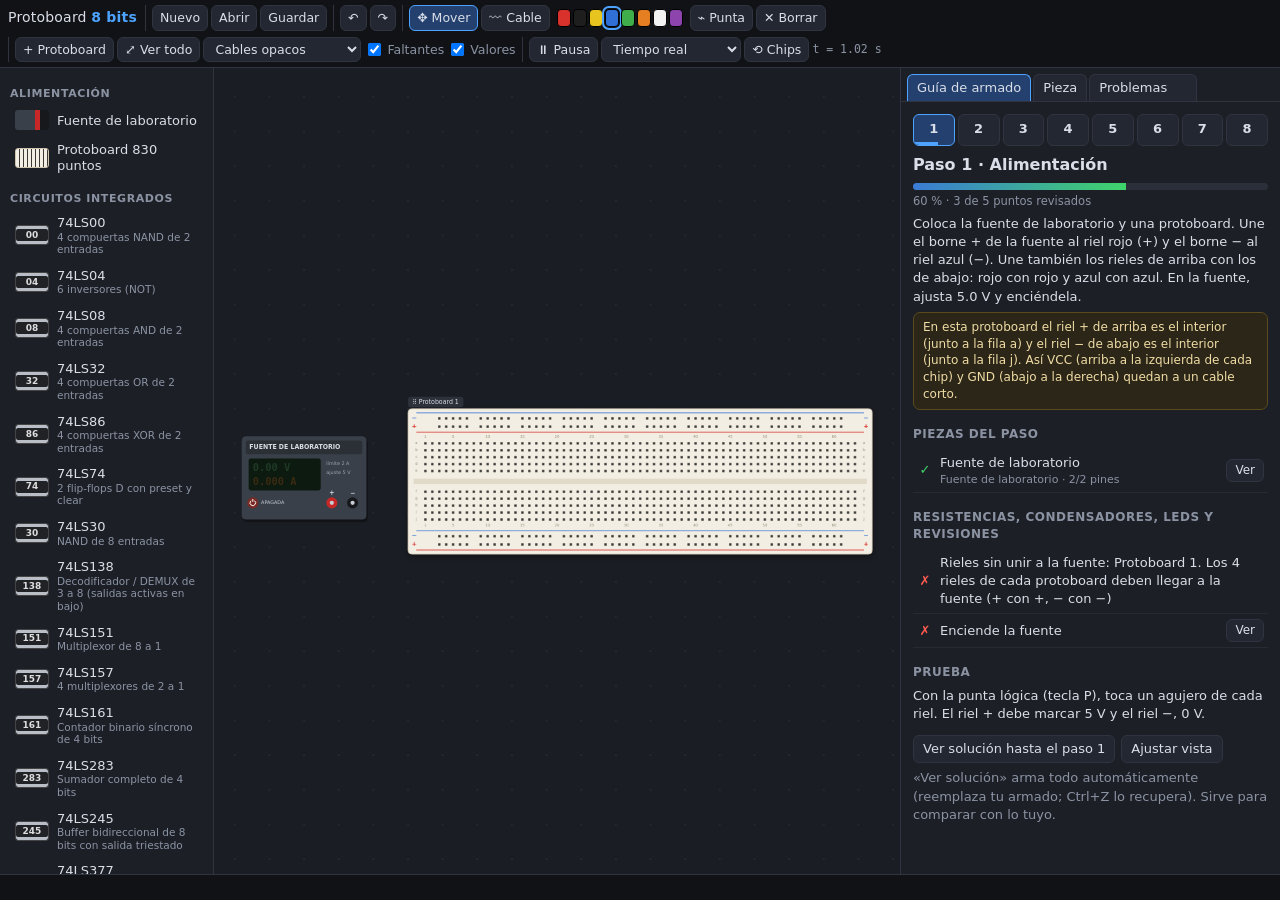
==== simulador/index.html @ e0700db7 "simulador y presentacion" ====
<!DOCTYPE html>
<html lang="es">
<head>
<meta charset="utf-8">
<title>Protoboard 8 bits · simulador de armado</title>
<meta name="viewport" content="width=device-width, initial-scale=1">
<link rel="stylesheet" href="css/estilos.css">
</head>
<body>
<header id="barra">
  <div class="marca">Protoboard <b>8 bits</b></div>
  <div class="grupo">
    <button data-acc="nuevo" title="Empezar un proyecto nuevo">Nuevo</button>
    <button data-acc="abrir" title="Abrir un proyecto guardado (.json)">Abrir</button>
    <button data-acc="guardar" title="Descargar el proyecto como archivo (Ctrl+S)">Guardar</button>
  </div>
  <div class="grupo">
    <button data-acc="deshacer" title="Deshacer (Ctrl+Z)">↶</button>
    <button data-acc="rehacer" title="Rehacer (Ctrl+Y)">↷</button>
  </div>
  <div class="grupo">
    <button data-herr="seleccionar" class="activa" title="Mover piezas y usar interruptores (V)">✥ Mover</button>
    <button data-herr="cable" title="Tirar cables (W)">〰 Cable</button>
    <span id="colores"></span>
    <button data-herr="punta" title="Punta lógica: mide una red (P)">⌁ Punta</button>
    <button data-herr="borrar" title="Borrar piezas y cables (D)">✕ Borrar</button>
  </div>
  <div class="grupo">
    <button data-acc="protoboard" title="Agregar otra protoboard">+ Protoboard</button>
    <button data-acc="ajustar" title="Ver todo (F)">⤢ Ver todo</button>
    <select id="vistaCables" title="Cómo se ven los cables">
      <option value="opacos">Cables opacos</option>
      <option value="translucidos">Cables translúcidos</option>
      <option value="ocultos">Cables ocultos</option>
    </select>
    <label class="chk" title="Líneas naranjas punteadas entre los pines que faltan por unir"><input type="checkbox" id="verFaltantes" checked> Faltantes</label>
    <label class="chk" title="Puntos de color en los pines de los chips al acercarte"><input type="checkbox" id="verValores" checked> Valores</label>
  </div>
  <div class="grupo sim">
    <button data-acc="pausa" id="btnPausa" title="Detener o seguir el tiempo de la simulación">⏸ Pausa</button>
    <select id="velocidad" title="Velocidad del tiempo simulado">
      <option value="1">Tiempo real</option>
      <option value="0.25">× 0.25</option>
      <option value="0.05">× 0.05</option>
      <option value="0.01">× 0.01 (rebotes)</option>
    </select>
    <button data-acc="reiniciar" title="Apagar y encender los chips: los registros quedan con valores al azar">⟲ Chips</button>
    <span id="tiempo" class="mono"></span>
  </div>
</header>
<aside id="paleta"></aside>
<main id="escena">
  <canvas id="lienzo"></canvas>
  <div id="aviso"></div>
  <div id="tip"></div>
</main>
<aside id="lateral">
  <nav class="pestanas">
    <button data-pest="guia" class="activa">Guía de armado</button>
    <button data-pest="props">Pieza</button>
    <button data-pest="diag">Problemas <span id="nDiag"></span></button>
  </nav>
  <section id="pest-guia" class="pest activa"></section>
  <section id="pest-props" class="pest"></section>
  <section id="pest-diag" class="pest"></section>
</aside>
<footer id="estado"><span id="estadoTexto"></span></footer>
<input type="file" id="archivo" accept=".json,application/json" hidden>

<script src="js/nucleo/base.js"></script>
<script src="js/nucleo/geometria.js"></script>
<script src="js/nucleo/chips.js"></script>
<script src="js/nucleo/piezas.js"></script>
<script src="js/nucleo/datos.js"></script>
<script src="js/nucleo/diseno.js"></script>
<script src="js/nucleo/motor.js"></script>
<script src="js/nucleo/verificador.js"></script>
<script src="js/nucleo/autoarmado.js"></script>
<script src="js/nucleo/programas.js"></script>
<script src="js/ui/dibujo.js"></script>
<script src="js/ui/paneles.js"></script>
<script src="js/ui/app.js"></script>
<script>window.app = new SIM8.UI.App();</script>
</body>
</html>
---- simulador/css/estilos.css ----
:root {
  --fondo: #14161b; --panel: #1c1f26; --panel2: #232731; --borde: #2f3440; --texto: #d9dee8; --tenue: #8b93a3;
  --acento: #4da3ff; --ok: #3fd46a; --mal: #ff5a4f; --medio: #ffb340;
}
* { box-sizing: border-box; }
html, body { height: 100%; }
body {
  margin: 0; overflow: hidden; background: var(--fondo); color: var(--texto);
  font: 13px/1.4 system-ui, -apple-system, "Segoe UI", Ubuntu, sans-serif;
  display: grid; grid-template-columns: 214px 1fr 380px; grid-template-rows: auto 1fr 26px;
  grid-template-areas: "barra barra barra" "paleta escena lateral" "estado estado estado";
}
button, select, input { font: inherit; color: inherit; }
button {
  background: var(--panel2); border: 1px solid var(--borde); border-radius: 6px; padding: 4px 9px; cursor: pointer; white-space: nowrap;
}
button:hover { border-color: #46506a; background: #2a2f3b; }
button.activa { background: #24406e; border-color: var(--acento); }
button.prim { background: #24406e; border-color: #3a6bc0; }
button.peligro { border-color: #6b2c28; }
button.peligro:hover { background: #4a1f1c; }
select, input[type=text], input[type=number] { background: var(--panel2); border: 1px solid var(--borde); border-radius: 6px; padding: 3px 6px; }
.mono { font-family: ui-monospace, "DejaVu Sans Mono", monospace; }
.g { color: var(--tenue); }
.ok { color: var(--ok); } .mal { color: var(--mal); } .medio { color: var(--medio); }

#barra { grid-area: barra; display: flex; flex-wrap: wrap; align-items: center; gap: 6px; padding: 5px 8px; font-size: 12.5px; background: #101216; border-bottom: 1px solid var(--borde); }
#barra .marca { font-size: 14px; margin-right: 2px; letter-spacing: .2px; }
#barra .marca b { color: var(--acento); }
#barra .marca .modo { font-size: 11px; background: #2a6b3d; color: #d8ffe2; border-radius: 4px; padding: 1px 6px; margin-left: 4px; vertical-align: 2px; }
#barra .grupo { display: flex; align-items: center; gap: 3px; padding-left: 6px; border-left: 1px solid var(--borde); }
#barra button, #barra select { padding: 3px 7px; }
#barra .chk { display: flex; align-items: center; gap: 3px; color: var(--tenue); }
#barra .sim #tiempo { color: var(--tenue); min-width: 84px; font-size: 11.5px; }
#colores { display: inline-flex; gap: 2px; margin: 0 4px; }
#colores .color { width: 14px; height: 18px; padding: 0; border-radius: 4px; border: 1px solid #000; }
#colores .color.activa { outline: 2px solid var(--acento); outline-offset: 1px; }

#paleta { grid-area: paleta; overflow-y: auto; background: var(--panel); border-right: 1px solid var(--borde); padding: 6px 8px 20px; }
#paleta h4 { margin: 12px 2px 4px; font-size: 11px; text-transform: uppercase; letter-spacing: .6px; color: var(--tenue); font-weight: 600; }
#paleta .item { display: flex; align-items: center; gap: 8px; width: 100%; text-align: left; margin: 2px 0; padding: 4px 6px; background: transparent; border-color: transparent; white-space: normal; }
#paleta .item:hover { background: var(--panel2); border-color: var(--borde); }
#paleta .nom { display: flex; flex-direction: column; line-height: 1.2; }
#paleta .nom small { color: var(--tenue); font-size: 10.5px; }
#paleta .nota { color: var(--tenue); font-size: 11px; margin: 14px 2px; }
.ico { flex: 0 0 34px; height: 20px; border-radius: 3px; display: inline-flex; align-items: center; justify-content: center; font-size: 9px; font-weight: 700; color: #ddd; }
.ico.chip { background: #202226; border: 1px solid #444; box-shadow: inset 0 -3px 0 #b9bec6, inset 0 3px 0 #b9bec6; }
.ico.fuente { background: linear-gradient(90deg, #3a4049 60%, #c62828 60% 75%, #16181b 75%); }
.ico.tablero { background: repeating-linear-gradient(90deg, #f2eee3 0 3px, #3a3936 3px 4px); border: 1px solid #cdc4ad; }
.ico.dip { background: repeating-linear-gradient(90deg, #c0392b 0 3px, #f4f4f4 3px 6px); }
.ico.slide { background: linear-gradient(90deg, #30343b 0 40%, #e3e6ea 40% 65%, #30343b 65%); }
.ico.btn { background: radial-gradient(circle, #4a5059 0 5px, #3a3f47 6px); }
.ico.pot { background: radial-gradient(circle, #d9dde3 0 6px, #2457a6 7px); }
.ico.led { background: radial-gradient(circle, var(--c) 0 6px, transparent 7px); }
.ico.res { background: linear-gradient(90deg, transparent 0 10%, #e4cf9c 10% 90%, transparent 90%), linear-gradient(#b3b8bf, #b3b8bf); background-size: 100% 60%, 100% 2px; background-position: center; background-repeat: no-repeat; }
.ico.cap { background: radial-gradient(ellipse, #d9a53a 0 7px, transparent 8px); }

#escena { grid-area: escena; position: relative; overflow: hidden; }
#lienzo { display: block; }
#aviso { position: absolute; left: 50%; top: 12px; transform: translateX(-50%); background: #243048ee; border: 1px solid #3a5a96; padding: 7px 14px; border-radius: 8px; opacity: 0; transition: opacity .2s; pointer-events: none; max-width: 80%; text-align: center; }
#aviso.visible { opacity: 1; }
#tip { position: absolute; display: none; pointer-events: none; background: #101318f2; border: 1px solid var(--borde); border-radius: 7px; padding: 6px 9px; max-width: 340px; font-size: 12px; box-shadow: 0 6px 16px #0008; }
#tip .v { margin-top: 3px; } #tip .g { margin-top: 3px; }
#tip .ep { margin-top: 3px; }
.ep.ok { color: var(--ok); } .ep.mal { color: var(--mal); } .ep.medio { color: var(--medio); } .ep.pend { color: var(--tenue); }
i.punto, #tip .v i { display: inline-block; width: 9px; height: 9px; border-radius: 50%; margin-right: 6px; vertical-align: -1px; border: 1px solid #0006; }

#lateral { grid-area: lateral; display: flex; flex-direction: column; background: var(--panel); border-left: 1px solid var(--borde); min-height: 0; }
.pestanas { display: flex; gap: 2px; padding: 6px 6px 0; border-bottom: 1px solid var(--borde); }
.pestanas button { border-radius: 6px 6px 0 0; border-bottom: none; }
#nDiag { display: inline-block; min-width: 16px; padding: 0 4px; border-radius: 8px; font-size: 11px; }
#nDiag.err { background: var(--mal); color: #fff; } #nDiag.av { background: var(--medio); color: #222; }
.pest { display: none; overflow-y: auto; padding: 8px 12px 30px; flex: 1; min-height: 0; }
.pest.activa { display: block; }
.pest h2 { font-size: 16px; margin: 8px 0 6px; }
.pest h3 { font-size: 12px; text-transform: uppercase; letter-spacing: .5px; color: var(--tenue); margin: 16px 0 6px; }
.pest p { margin: 6px 0; }
.pasos { display: grid; grid-template-columns: repeat(8, 1fr); gap: 3px; margin: 4px 0 8px; }
.pasos button { position: relative; padding: 5px 0 7px; overflow: hidden; }
.pasos button span { position: absolute; left: 0; bottom: 0; height: 3px; background: var(--acento); }
.pasos button.hecho { border-color: #2a6b3d; }
.pasos button.hecho span { background: var(--ok); }
.barra-prog { height: 7px; border-radius: 4px; background: #2a2f3a; overflow: hidden; }
.barra-prog span { display: block; height: 100%; background: linear-gradient(90deg, #3a7bd5, var(--ok)); }
.pct { font-size: 11.5px; color: var(--tenue); margin: 3px 0 6px; }
.nota-paso { background: #2b2618; border: 1px solid #5a4a1d; color: #f0dca4; border-radius: 7px; padding: 6px 9px; margin: 6px 0; font-size: 12px; }
.nota-paso.mal { background: #2e1715; border-color: #6b2c28; color: #ffc9c4; }
.lista { list-style: none; padding: 0; margin: 0; }
.lista li { display: flex; align-items: center; gap: 7px; padding: 5px 4px; border-bottom: 1px solid #262a33; }
.lista li .txt { flex: 1; min-width: 0; }
.lista li small { display: block; color: var(--tenue); font-size: 11px; }
.lista li button { padding: 2px 8px; font-size: 12px; }
.lista.compacta li { padding: 3px 4px; cursor: pointer; }
.lista.compacta li:hover, .lista li.clic:hover { background: #232835; }
.lista li.clic { cursor: pointer; }
i.st { font-style: normal; width: 16px; text-align: center; font-weight: 700; }
i.st.ok { color: var(--ok); } i.st.mal { color: var(--mal); } i.st.medio { color: var(--medio); } i.st.no { color: #5d6575; }
.programas .espera { font-size: 11px; font-weight: 700; color: var(--tenue); white-space: nowrap; } .programas .espera.ok { color: var(--ok); } .programas .espera.cargado { color: var(--medio); }
.acciones { display: flex; flex-wrap: wrap; gap: 6px; margin: 12px 0 4px; }
.campo { display: block; margin: 8px 0; }
.campo select, .campo input[type=text], .campo input[type=number] { display: block; width: 100%; margin-top: 3px; }
.campo input[type=range] { display: block; width: 100%; }
.sws { display: flex; gap: 6px; flex-wrap: wrap; margin-top: 4px; }
.sws label { display: flex; flex-direction: column; align-items: center; font-size: 11px; }
table { border-collapse: collapse; width: 100%; }
table.pines td, table.pines th { padding: 3px 4px; border-bottom: 1px solid #262a33; text-align: left; font-size: 12px; }
table.pines th { color: var(--tenue); font-weight: 600; }
table.pines tr.fila-pin { cursor: pointer; } table.pines tr.fila-pin:hover { background: #232835; }
table.pines td.ok { color: var(--ok); } table.pines td.mal { color: var(--mal); } table.pines td.medio { color: var(--medio); } table.pines td.pend { color: var(--tenue); }
table.cpu td { padding: 2px 4px; border-bottom: 1px solid #262a33; font-size: 12px; }
table.cpu td:first-child { color: var(--tenue); width: 45%; }
table.mem { margin-top: 8px; }
table.teclas td { padding: 3px 4px; font-size: 12px; border-bottom: 1px solid #262a33; }
table.teclas td:first-child { color: var(--acento); white-space: nowrap; }
#estado { grid-area: estado; display: flex; align-items: center; padding: 0 12px; background: #101216; border-top: 1px solid var(--borde); color: var(--tenue); font-size: 12px; white-space: nowrap; overflow: hidden; }
.mod { display: inline-block; font-size: 11px; padding: 0 6px; border-radius: 4px; border-left: 3px solid var(--c); background: #262b35; margin: 1px 2px 1px 0; }
details.mapa { margin: 14px 0 4px; } details.mapa summary { cursor: pointer; color: var(--tenue); font-size: 12px; text-transform: uppercase; letter-spacing: .5px; }
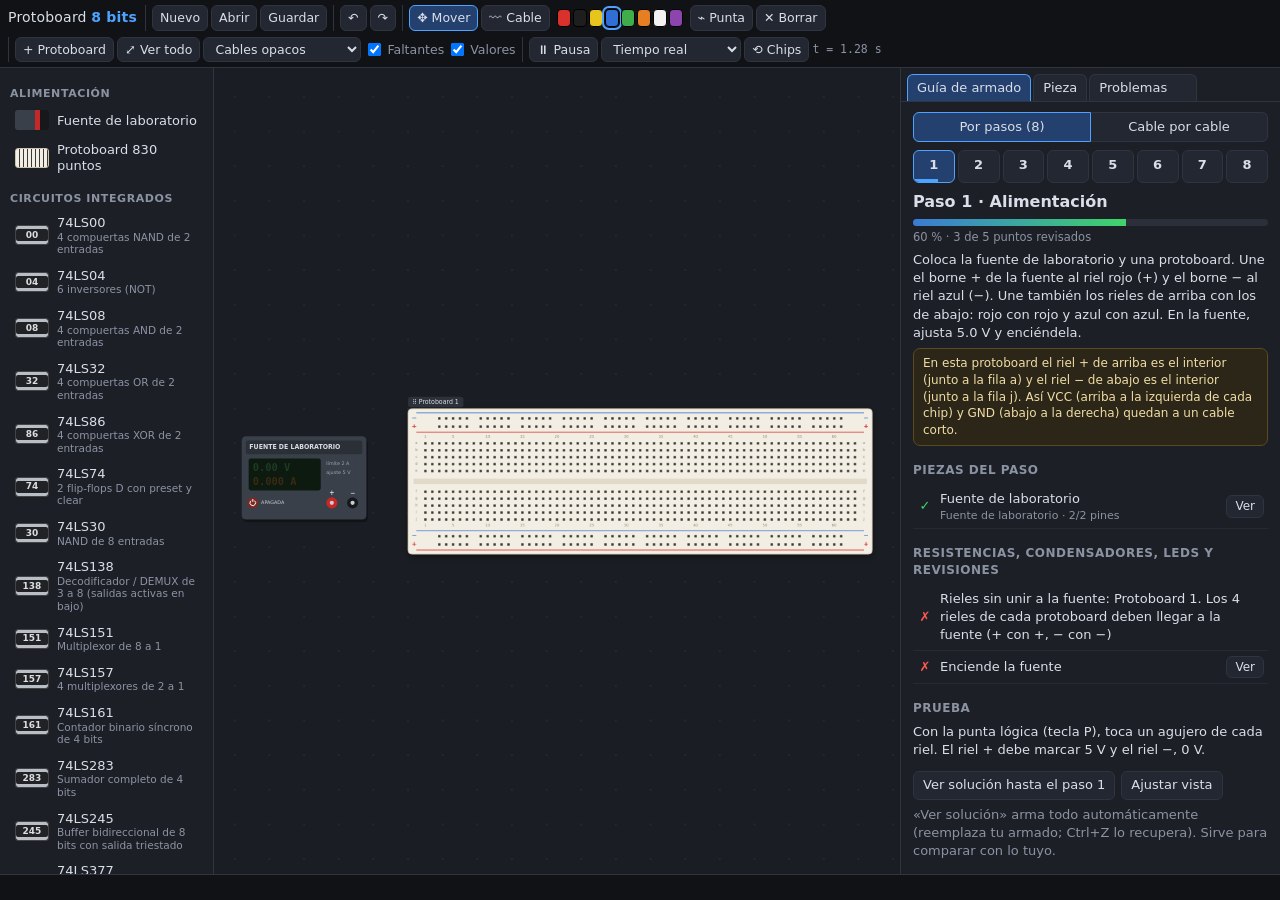
==== commit aaed1edd: "actualizacion circuito" ====
--- a/simulador/index.html
+++ b/simulador/index.html
@@ -52,6 +52,7 @@
 <main id="escena">
   <canvas id="lienzo"></canvas>
   <div id="aviso"></div>
+  <div id="modo"><span id="modoTexto"></span><button id="modoCancelar" title="Cancelar (Esc)">Cancelar (Esc)</button></div>
   <div id="tip"></div>
 </main>
 <aside id="lateral">
@@ -80,6 +81,7 @@
 <script src="js/ui/dibujo.js"></script>
 <script src="js/ui/paneles.js"></script>
 <script src="js/ui/app.js"></script>
-<script>window.app = new SIM8.UI.App();</script>
+<script src="js/ui/modo-cables.js"></script>
+<script>window.app = new SIM8.UI.App(); app.restaurarModoCables();</script>
 </body>
 </html>
--- a/simulador/css/estilos.css
+++ b/simulador/css/estilos.css
@@ -59,6 +59,11 @@
 #lienzo { display: block; }
 #aviso { position: absolute; left: 50%; top: 12px; transform: translateX(-50%); background: #243048ee; border: 1px solid #3a5a96; padding: 7px 14px; border-radius: 8px; opacity: 0; transition: opacity .2s; pointer-events: none; max-width: 80%; text-align: center; }
 #aviso.visible { opacity: 1; }
+#modo { position: absolute; left: 50%; bottom: 16px; transform: translateX(-50%); display: none; align-items: center; gap: 14px; background: #1c3560f5; border: 1px solid var(--acento); border-radius: 10px; padding: 8px 8px 8px 16px; box-shadow: 0 6px 20px #000a; max-width: 82%; z-index: 2; }
+#modo.visible { display: flex; }
+#modo button { padding: 3px 10px; flex: none; }
+button.colocando { background: #8a5a14; border-color: var(--medio); animation: parpadeo 1.1s ease-in-out infinite; }
+@keyframes parpadeo { 50% { background: #5b3b0c; } }
 #tip { position: absolute; display: none; pointer-events: none; background: #101318f2; border: 1px solid var(--borde); border-radius: 7px; padding: 6px 9px; max-width: 340px; font-size: 12px; box-shadow: 0 6px 16px #0008; }
 #tip .v { margin-top: 3px; } #tip .g { margin-top: 3px; }
 #tip .ep { margin-top: 3px; }
@@ -115,3 +120,25 @@
 #estado { grid-area: estado; display: flex; align-items: center; padding: 0 12px; background: #101216; border-top: 1px solid var(--borde); color: var(--tenue); font-size: 12px; white-space: nowrap; overflow: hidden; }
 .mod { display: inline-block; font-size: 11px; padding: 0 6px; border-radius: 4px; border-left: 3px solid var(--c); background: #262b35; margin: 1px 2px 1px 0; }
 details.mapa { margin: 14px 0 4px; } details.mapa summary { cursor: pointer; color: var(--tenue); font-size: 12px; text-transform: uppercase; letter-spacing: .5px; }
+
+/* Modo «Cable por cable» */
+.modos { display: flex; gap: 0; margin: 2px 0 8px; }
+.modos button { flex: 1; border-radius: 0; padding: 5px 6px; }
+.modos button:first-child { border-radius: 6px 0 0 6px; } .modos button:last-child { border-radius: 0 6px 6px 0; border-left: none; }
+.cnav { position: sticky; top: -8px; z-index: 3; background: var(--panel); padding: 6px 0 8px; border-bottom: 1px solid var(--borde); margin: 0 -12px 6px; padding-left: 12px; padding-right: 12px; }
+.cnav .cfila { display: flex; align-items: center; gap: 4px; margin-top: 5px; }
+.cnav .cfila button { padding: 4px 7px; } .cnav .cfila button.grande { flex: 1; padding: 6px 4px; font-weight: 600; }
+.cnav .chk { margin-left: auto; color: var(--tenue); display: flex; align-items: center; gap: 3px; font-size: 12px; }
+.cnav input[type=number] { padding: 2px 4px; }
+.cabecera-cable { display: flex; align-items: center; gap: 8px; margin: 4px 0 10px; font-size: 14px; }
+.muestra { width: 34px; height: 12px; border-radius: 6px; border: 1px solid #000a; box-shadow: inset 0 1px 0 #fff4; flex: none; }
+.extremo { display: flex; gap: 9px; align-items: flex-start; background: #232835; border: 1px solid var(--borde); border-radius: 8px; padding: 8px 10px; }
+.extremo ul { margin: 4px 0 0; padding-left: 16px; color: var(--tenue); font-size: 12px; }
+.extremo .num { flex: none; width: 20px; height: 20px; border-radius: 50%; background: #ffb340; color: #1a1d23; font-weight: 700; text-align: center; line-height: 20px; font-size: 12px; margin-top: 1px; }
+.flecha { text-align: center; color: var(--tenue); line-height: 1.1; margin: 2px 0; }
+.para { margin: 10px 0 !important; }
+.nota-paso.fin { background: #182b1f; border-color: #2a6b3d; color: #cdeed7; }
+.mono + .g { margin-left: 4px; }
+body.modo-cables #paleta { opacity: .45; pointer-events: none; }
+body.modo-cables #barra [data-acc="nuevo"], body.modo-cables #barra [data-acc="abrir"], body.modo-cables #barra [data-acc="deshacer"], body.modo-cables #barra [data-acc="rehacer"],
+body.modo-cables #barra [data-acc="protoboard"], body.modo-cables #barra [data-herr="cable"], body.modo-cables #barra [data-herr="borrar"] { opacity: .4; }
